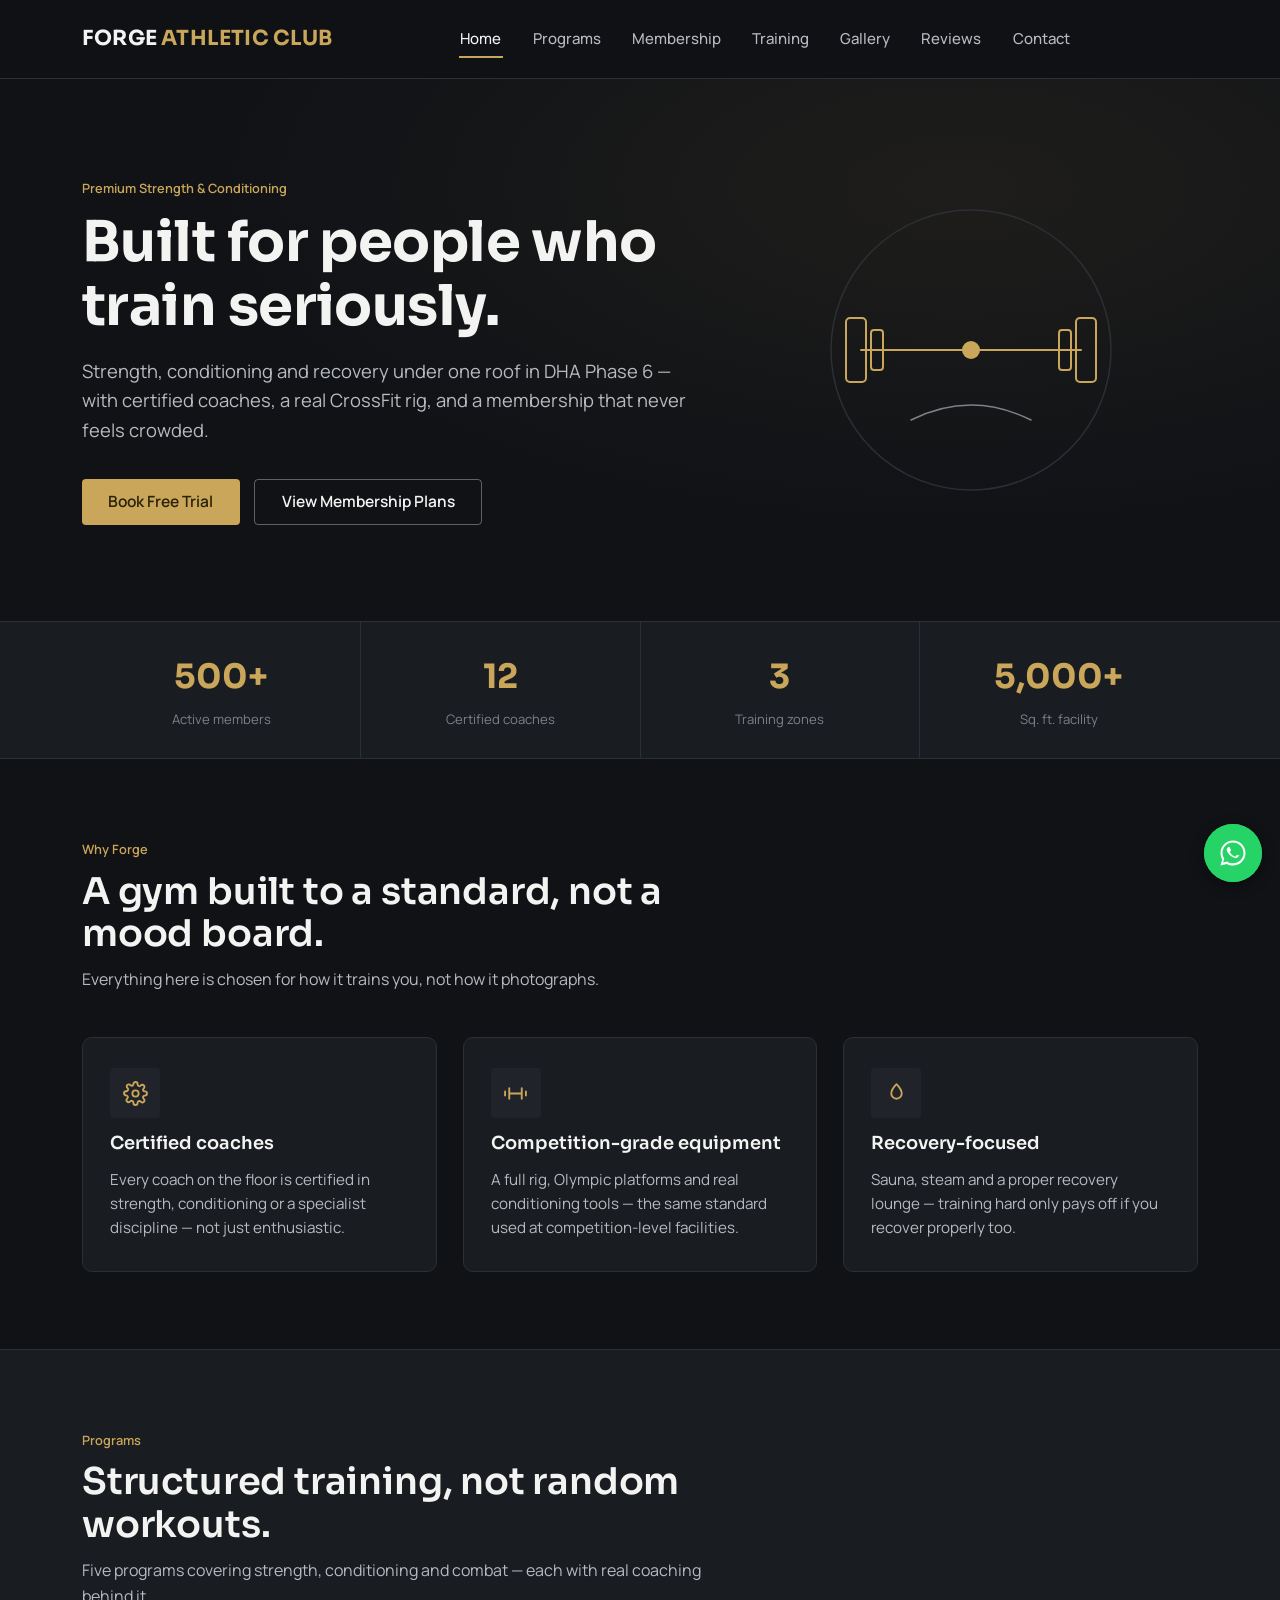
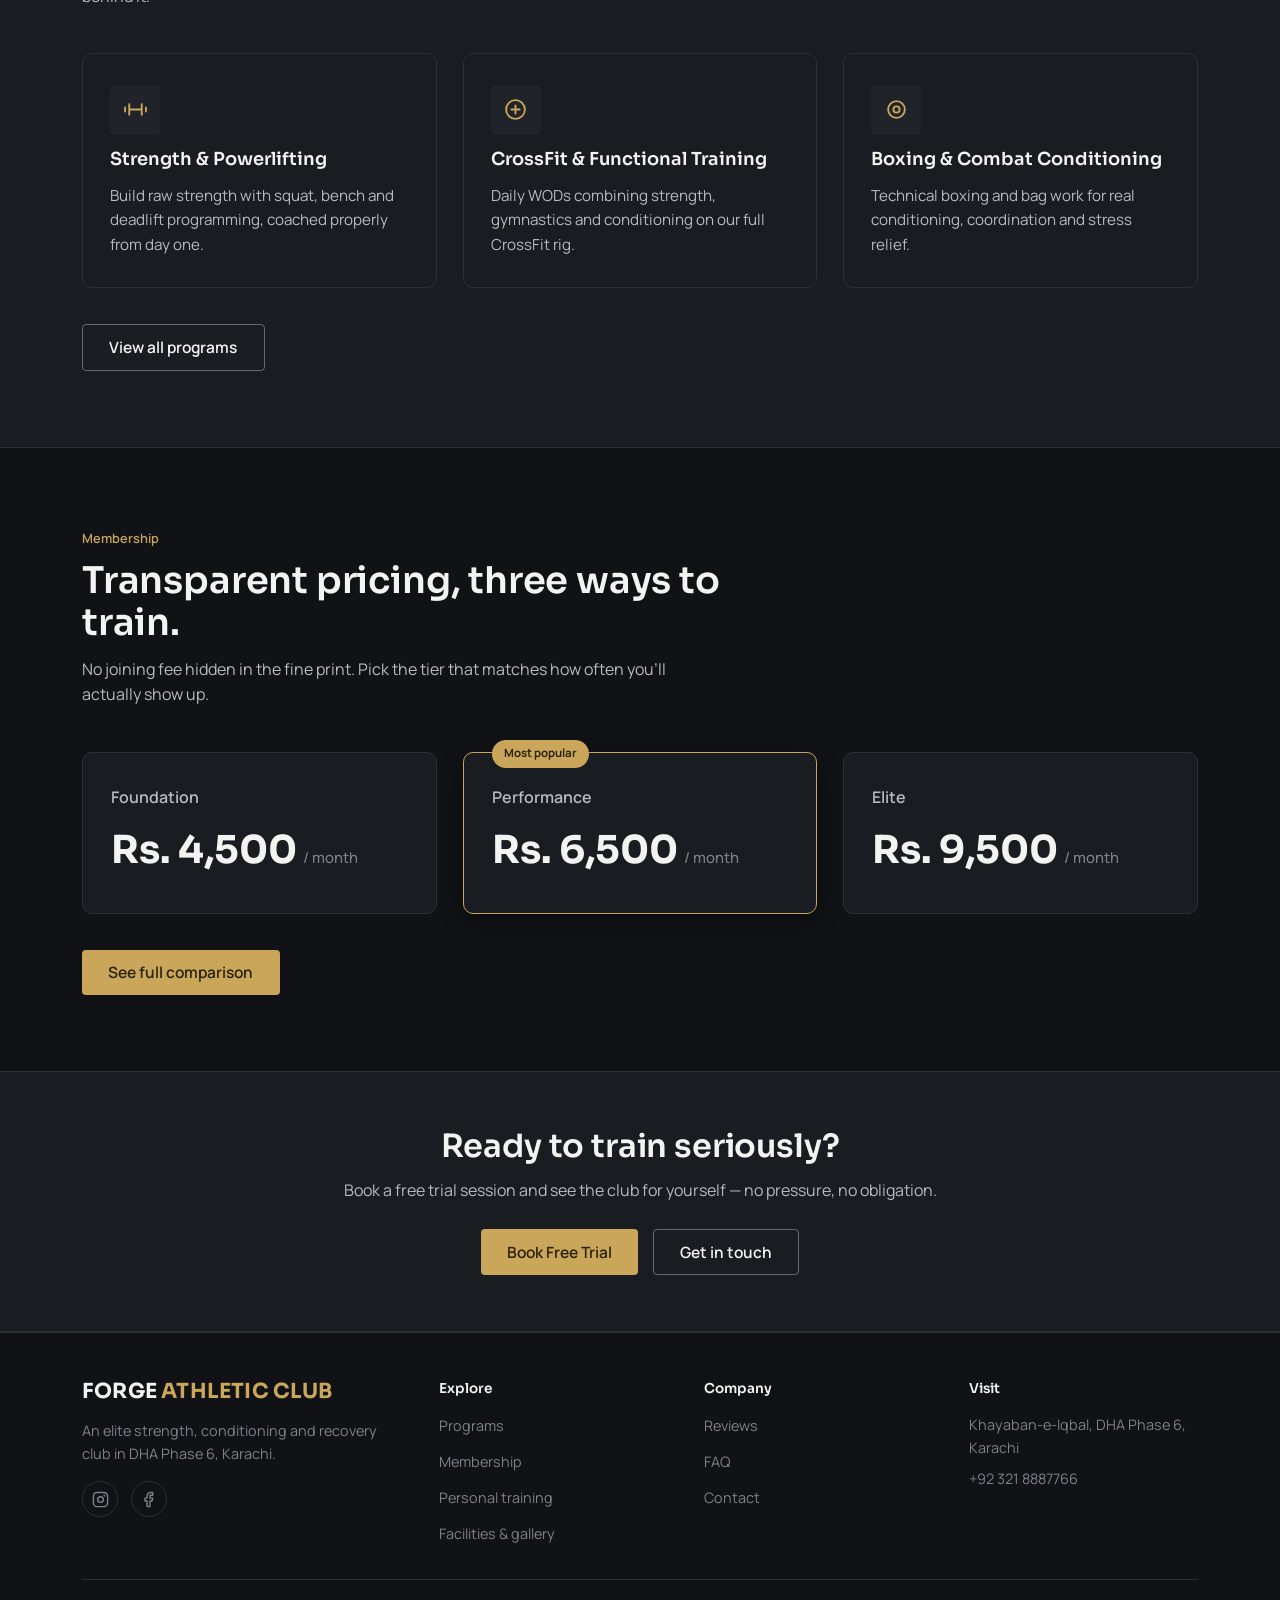
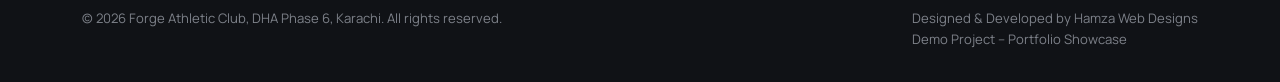
==== index.html @ 2fb93dba "Add files via upload" ====
<!DOCTYPE html>
<html lang="en">
<head>
<meta charset="UTF-8">
<meta name="viewport" content="width=device-width, initial-scale=1.0">
<title>Forge Athletic Club — Premium Strength &amp; Conditioning, DHA Phase 6, Karachi</title>
<meta name="description" content="Forge Athletic Club is a premium strength, conditioning and recovery club in DHA Phase 6, Karachi. Certified coaches, a full CrossFit rig, and memberships built for professionals who train seriously.">
<meta name="theme-color" content="#101216">
<meta property="og:title" content="Forge Athletic Club — DHA Phase 6, Karachi">
<meta property="og:description" content="Premium strength, conditioning and recovery club for professionals who train seriously.">
<meta property="og:type" content="website">
<link rel="preconnect" href="https://fonts.googleapis.com">
<link rel="preconnect" href="https://fonts.gstatic.com" crossorigin>
<link href="https://fonts.googleapis.com/css2?family=Sora:wght@500;600;700&family=Manrope:wght@400;500;600;700&display=swap" rel="stylesheet">
<link rel="stylesheet" href="styles.css">
</head>
<body>

<a class="skip-link" href="#main">Skip to main content</a>

<header class="site-header">
  <div class="container nav-row">
    <a href="index.html" class="brand">
      <span class="brand-mark">
        <span class="name">FORGE <em>ATHLETIC CLUB</em></span>
      </span>
    </a>

    <nav class="primary-nav" aria-label="Primary">
      <ul>
        <li><a href="index.html" class="active">Home</a></li>
        <li><a href="programs.html">Programs</a></li>
        <li><a href="membership.html">Membership</a></li>
        <li><a href="training.html">Training</a></li>
        <li><a href="gallery.html">Gallery</a></li>
        <li><a href="reviews.html">Reviews</a></li>
        <li><a href="contact.html">Contact</a></li>
      </ul>
    </nav>

    <div class="header-actions">
      <button class="nav-toggle" id="navToggle" aria-expanded="false" aria-controls="mobileMenu" aria-label="Open menu">
        <svg id="iconOpen" viewBox="0 0 24 24" fill="none" stroke="currentColor" stroke-width="2" stroke-linecap="round" aria-hidden="true"><line x1="3" y1="6" x2="21" y2="6"/><line x1="3" y1="12" x2="21" y2="12"/><line x1="3" y1="18" x2="21" y2="18"/></svg>
        <svg id="iconClose" viewBox="0 0 24 24" fill="none" stroke="currentColor" stroke-width="2" stroke-linecap="round" style="display:none" aria-hidden="true"><line x1="18" y1="6" x2="6" y2="18"/><line x1="6" y1="6" x2="18" y2="18"/></svg>
      </button>
    </div>
  </div>

  <nav class="mobile-menu" id="mobileMenu" aria-label="Mobile">
    <ul>
      <li><a href="index.html" class="active">Home</a></li>
      <li><a href="programs.html">Programs</a></li>
      <li><a href="membership.html">Membership</a></li>
      <li><a href="training.html">Training</a></li>
      <li><a href="gallery.html">Gallery</a></li>
      <li><a href="reviews.html">Reviews</a></li>
      <li><a href="contact.html">Contact</a></li>
    </ul>
  </nav>
</header>

<main id="main">

  <!-- HERO -->
  <section class="hero" aria-labelledby="hero-heading">
    <div class="container">
      <div class="hero-copy">
        <span class="eyebrow">Premium Strength &amp; Conditioning</span>
        <h1 id="hero-heading">Built for people who train seriously.</h1>
        <p class="lede">Strength, conditioning and recovery under one roof in DHA Phase 6 — with certified coaches, a real CrossFit rig, and a membership that never feels crowded.</p>
        <div class="btn-row">
          <a class="btn btn-gold" href="https://wa.me/923218887766?text=Hi%2C%20I%27d%20like%20to%20book%20a%20free%20trial%20at%20Forge%20Athletic%20Club" target="_blank" rel="noopener">Book Free Trial</a>
          <a class="btn btn-outline" href="membership.html">View Membership Plans</a>
        </div>
      </div>

      <div class="hero-art" aria-hidden="true">
        <svg viewBox="0 0 360 320" fill="none" xmlns="http://www.w3.org/2000/svg">
          <circle cx="180" cy="160" r="140" stroke="#2B2F36" stroke-width="1.5"/>
          <g stroke="#C9A659" stroke-width="2" stroke-linecap="round">
            <line x1="70" y1="160" x2="290" y2="160"/>
            <rect x="55" y="128" width="20" height="64" rx="4"/>
            <rect x="80" y="140" width="12" height="40" rx="3"/>
            <rect x="285" y="128" width="20" height="64" rx="4"/>
            <rect x="268" y="140" width="12" height="40" rx="3"/>
          </g>
          <circle cx="180" cy="160" r="9" fill="#C9A659"/>
          <g stroke="#7D8189" stroke-width="1.5" stroke-linecap="round">
            <path d="M120 230 q60 -30 120 0"/>
          </g>
        </svg>
      </div>
    </div>
  </section>

  <!-- STATS -->
  <section class="stats-bar" aria-label="Club statistics">
    <div class="container">
      <div class="stats-grid">
        <div class="stat-item"><strong>500+</strong><span>Active members</span></div>
        <div class="stat-item"><strong>12</strong><span>Certified coaches</span></div>
        <div class="stat-item"><strong>3</strong><span>Training zones</span></div>
        <div class="stat-item"><strong>5,000+</strong><span>Sq. ft. facility</span></div>
      </div>
    </div>
  </section>

  <!-- WHY FORGE -->
  <section class="section-pad" aria-labelledby="why-heading">
    <div class="container">
      <div class="section-head">
        <span class="eyebrow">Why Forge</span>
        <h2 id="why-heading">A gym built to a standard, not a mood board.</h2>
        <p>Everything here is chosen for how it trains you, not how it photographs.</p>
      </div>

      <div class="grid-3">
        <div class="program-card">
          <div class="program-icon">
            <svg viewBox="0 0 24 24" fill="none" stroke="currentColor" stroke-width="1.8" stroke-linecap="round" stroke-linejoin="round" aria-hidden="true"><path d="M12 15a3 3 0 1 0 0-6 3 3 0 0 0 0 6z"/><path d="M19.4 15a1.7 1.7 0 0 0 .3 1.9l.1.1a2 2 0 1 1-2.8 2.8l-.1-.1a1.7 1.7 0 0 0-1.9-.3 1.7 1.7 0 0 0-1 1.6V21a2 2 0 1 1-4 0v-.2a1.7 1.7 0 0 0-1.1-1.6 1.7 1.7 0 0 0-1.9.3l-.1.1a2 2 0 1 1-2.8-2.8l.1-.1a1.7 1.7 0 0 0 .3-1.9 1.7 1.7 0 0 0-1.6-1H3a2 2 0 1 1 0-4h.2a1.7 1.7 0 0 0 1.6-1 1.7 1.7 0 0 0-.3-1.9l-.1-.1a2 2 0 1 1 2.8-2.8l.1.1a1.7 1.7 0 0 0 1.9.3H9a1.7 1.7 0 0 0 1-1.6V3a2 2 0 1 1 4 0v.2a1.7 1.7 0 0 0 1 1.6 1.7 1.7 0 0 0 1.9-.3l.1-.1a2 2 0 1 1 2.8 2.8l-.1.1a1.7 1.7 0 0 0-.3 1.9V9a1.7 1.7 0 0 0 1.6 1H21a2 2 0 1 1 0 4h-.2a1.7 1.7 0 0 0-1.6 1z"/></svg>
          </div>
          <h3>Certified coaches</h3>
          <p>Every coach on the floor is certified in strength, conditioning or a specialist discipline — not just enthusiastic.</p>
        </div>

        <div class="program-card">
          <div class="program-icon">
            <svg viewBox="0 0 24 24" fill="none" stroke="currentColor" stroke-width="1.8" stroke-linecap="round" stroke-linejoin="round" aria-hidden="true"><path d="M6 7v10M18 7v10M2 10v4M22 10v4M6 12h12"/></svg>
          </div>
          <h3>Competition-grade equipment</h3>
          <p>A full rig, Olympic platforms and real conditioning tools — the same standard used at competition-level facilities.</p>
        </div>

        <div class="program-card">
          <div class="program-icon">
            <svg viewBox="0 0 24 24" fill="none" stroke="currentColor" stroke-width="1.8" stroke-linecap="round" stroke-linejoin="round" aria-hidden="true"><path d="M12 3c-3 3-5 6-5 9a5 5 0 0 0 10 0c0-3-2-6-5-9z"/></svg>
          </div>
          <h3>Recovery-focused</h3>
          <p>Sauna, steam and a proper recovery lounge — training hard only pays off if you recover properly too.</p>
        </div>
      </div>
    </div>
  </section>

  <!-- PROGRAMS TEASER -->
  <section class="section-pad bg-panel border-top border-bottom" aria-labelledby="programs-teaser-heading">
    <div class="container">
      <div class="section-head">
        <span class="eyebrow">Programs</span>
        <h2 id="programs-teaser-heading">Structured training, not random workouts.</h2>
        <p>Five programs covering strength, conditioning and combat — each with real coaching behind it.</p>
      </div>

      <div class="grid-3">
        <div class="program-card">
          <div class="program-icon">
            <svg viewBox="0 0 24 24" fill="none" stroke="currentColor" stroke-width="1.8" stroke-linecap="round" stroke-linejoin="round" aria-hidden="true"><path d="M6 7v10M18 7v10M2 10v4M22 10v4M6 12h12"/></svg>
          </div>
          <h3>Strength &amp; Powerlifting</h3>
          <p>Build raw strength with squat, bench and deadlift programming, coached properly from day one.</p>
        </div>

        <div class="program-card">
          <div class="program-icon">
            <svg viewBox="0 0 24 24" fill="none" stroke="currentColor" stroke-width="1.8" stroke-linecap="round" stroke-linejoin="round" aria-hidden="true"><circle cx="12" cy="12" r="9"/><path d="M8 12h8M12 8v8"/></svg>
          </div>
          <h3>CrossFit &amp; Functional Training</h3>
          <p>Daily WODs combining strength, gymnastics and conditioning on our full CrossFit rig.</p>
        </div>

        <div class="program-card">
          <div class="program-icon">
            <svg viewBox="0 0 24 24" fill="none" stroke="currentColor" stroke-width="1.8" stroke-linecap="round" stroke-linejoin="round" aria-hidden="true"><circle cx="12" cy="12" r="8"/><circle cx="12" cy="12" r="3"/></svg>
          </div>
          <h3>Boxing &amp; Combat Conditioning</h3>
          <p>Technical boxing and bag work for real conditioning, coordination and stress relief.</p>
        </div>
      </div>

      <div class="btn-row" style="margin-top:2.25rem;">
        <a class="btn btn-outline" href="programs.html">View all programs</a>
      </div>
    </div>
  </section>

  <!-- MEMBERSHIP TEASER -->
  <section class="section-pad" aria-labelledby="membership-teaser-heading">
    <div class="container">
      <div class="section-head">
        <span class="eyebrow">Membership</span>
        <h2 id="membership-teaser-heading">Transparent pricing, three ways to train.</h2>
        <p>No joining fee hidden in the fine print. Pick the tier that matches how often you'll actually show up.</p>
      </div>

      <div class="plan-cards" style="margin-bottom:2.25rem;">
        <div class="plan-card">
          <span class="plan-name">Foundation</span>
          <div class="plan-price">Rs. 4,500 <small>/ month</small></div>
        </div>
        <div class="plan-card is-featured">
          <span class="plan-tag">Most popular</span>
          <span class="plan-name">Performance</span>
          <div class="plan-price">Rs. 6,500 <small>/ month</small></div>
        </div>
        <div class="plan-card">
          <span class="plan-name">Elite</span>
          <div class="plan-price">Rs. 9,500 <small>/ month</small></div>
        </div>
      </div>

      <div class="btn-row">
        <a class="btn btn-gold" href="membership.html">See full comparison</a>
      </div>
    </div>
  </section>

  <!-- CTA BAND -->
  <section class="cta-band">
    <div class="container">
      <h2>Ready to train seriously?</h2>
      <p>Book a free trial session and see the club for yourself — no pressure, no obligation.</p>
      <div class="btn-row">
        <a class="btn btn-gold" href="https://wa.me/923218887766?text=Hi%2C%20I%27d%20like%20to%20book%20a%20free%20trial%20at%20Forge%20Athletic%20Club" target="_blank" rel="noopener">Book Free Trial</a>
        <a class="btn btn-outline" href="contact.html">Get in touch</a>
      </div>
    </div>
  </section>

</main>

<footer class="site-footer">
  <div class="container">
    <div class="footer-grid">
      <div class="footer-col">
        <div class="brand-mark" style="margin-bottom:1rem;">
          <span class="name">FORGE <em>ATHLETIC CLUB</em></span>
        </div>
        <p>An elite strength, conditioning and recovery club in DHA Phase 6, Karachi.</p>
        <div class="footer-social">
          <a href="#" aria-label="Instagram">
            <svg viewBox="0 0 24 24" fill="none" stroke="currentColor" stroke-width="2" stroke-linecap="round" stroke-linejoin="round" aria-hidden="true"><rect x="2" y="2" width="20" height="20" rx="5"/><circle cx="12" cy="12" r="4"/><circle cx="17.5" cy="6.5" r="0.5" fill="currentColor"/></svg>
          </a>
          <a href="#" aria-label="Facebook">
            <svg viewBox="0 0 24 24" fill="none" stroke="currentColor" stroke-width="2" stroke-linecap="round" stroke-linejoin="round" aria-hidden="true"><path d="M18 2h-3a5 5 0 0 0-5 5v3H7v4h3v8h4v-8h3l1-4h-4V7a1 1 0 0 1 1-1h3z"/></svg>
          </a>
        </div>
      </div>

      <div class="footer-col">
        <h4>Explore</h4>
        <ul>
          <li><a href="programs.html">Programs</a></li>
          <li><a href="membership.html">Membership</a></li>
          <li><a href="training.html">Personal training</a></li>
          <li><a href="gallery.html">Facilities &amp; gallery</a></li>
        </ul>
      </div>

      <div class="footer-col">
        <h4>Company</h4>
        <ul>
          <li><a href="reviews.html">Reviews</a></li>
          <li><a href="contact.html">FAQ</a></li>
          <li><a href="contact.html">Contact</a></li>
        </ul>
      </div>

      <div class="footer-col">
        <h4>Visit</h4>
        <p>Khayaban-e-Iqbal, DHA Phase 6, Karachi</p>
        <p style="margin-top:0.5rem;">+92 321 8887766</p>
      </div>
    </div>

    <div class="footer-bottom">
      <span>© 2026 Forge Athletic Club, DHA Phase 6, Karachi. All rights reserved.</span>
      <span>Designed & Developed by Hamza Web Designs <br> Demo Project – Portfolio Showcase</span>
    </div>
  </div>
</footer>

<a class="whatsapp-float" href="https://wa.me/923218887766?text=Hi%2C%20I%27d%20like%20to%20know%20more%20about%20Forge%20Athletic%20Club" target="_blank" rel="noopener" aria-label="Chat with us on WhatsApp">
  <svg viewBox="0 0 24 24" fill="currentColor" aria-hidden="true"><path d="M17.5 14.4c-.3-.1-1.7-.8-1.9-.9-.3-.1-.5-.1-.6.1-.2.3-.7.9-.9 1.1-.2.2-.3.2-.6.1-.3-.1-1.2-.4-2.3-1.4-.9-.8-1.4-1.7-1.6-2-.2-.3 0-.5.1-.6.1-.1.3-.3.4-.5.1-.1.2-.3.2-.4.1-.1.1-.3 0-.4-.1-.1-.6-1.4-.8-1.9-.2-.5-.4-.4-.6-.4h-.5c-.2 0-.4.1-.6.3-.2.2-.8.8-.8 1.9 0 1.1.8 2.2.9 2.4.1.1 1.6 2.5 4 3.5.6.2 1 .4 1.3.5.6.2 1.1.1 1.5.1.5-.1 1.5-.6 1.7-1.2.2-.6.2-1.1.1-1.2-.1-.1-.2-.1-.5-.2z"/><path d="M12 2C6.5 2 2 6.4 2 12c0 1.9.5 3.6 1.4 5.1L2 22l5.1-1.3c1.4.8 3.1 1.2 4.9 1.2 5.5 0 10-4.4 10-10S17.5 2 12 2zm0 18.2c-1.6 0-3.1-.4-4.4-1.2l-.3-.2-3.2.8.9-3.1-.2-.3C4 14.8 3.6 13.4 3.6 12 3.6 7.3 7.4 3.6 12 3.6c4.6 0 8.4 3.7 8.4 8.4 0 4.6-3.8 8.2-8.4 8.2z"/></svg>
</a>

<script src="script.js" defer></script>
</body>
</html>
---- styles.css ----
/* ---------- 1. RESET ---------- */
*, *::before, *::after { box-sizing: border-box; }
html, body, h1, h2, h3, h4, p, ul, ol, figure, table, th, td { margin: 0; padding: 0; }
ul, ol { list-style: none; }
img { max-width: 100%; display: block; }
a { text-decoration: none; color: inherit; }
button { font: inherit; color: inherit; background: none; border: none; cursor: pointer; }
table { border-collapse: collapse; width: 100%; }
html { -webkit-text-size-adjust: 100%; }

/* ---------- 2. DESIGN TOKENS ---------- */
:root{
  --bg:         #101216;   /* base page background — dark graphite, cool undertone */
  --panel:      #191C21;   /* card / panel surface */
  --panel-alt:  #20242A;   /* slightly lighter surface, for hover / alt rows */
  --line:       #2B2F36;   /* hairline borders on dark surfaces */
  --ink:        #F3F3F1;   /* primary text on dark */
  --ink-soft:   #B7BAC0;   /* secondary text on dark */
  --ink-mute:   #7D8189;   /* tertiary / disabled text */

  --gold:       #C9A659;   /* premium accent — CTAs, highlights, tier borders */
  --gold-dark:  #A6863F;
  --gold-ink:   #2A2308;   /* dark text to sit on gold backgrounds */
  --slate:      #4B5A6B;   /* secondary accent — icons, dividers, cool contrast */
  --good:       #4F8F6B;   /* used sparingly for confirmations / "included" ticks */

  --whatsapp:   #25D366;

  --font-head: 'Sora', -apple-system, BlinkMacSystemFont, 'Segoe UI', sans-serif;
  --font-body: 'Manrope', -apple-system, BlinkMacSystemFont, 'Segoe UI', sans-serif;

  --radius-s: 4px;
  --radius-m: 10px;

  --shadow-card: 0 1px 2px rgba(0,0,0,0.3), 0 8px 24px rgba(0,0,0,0.28);

  --container: 1180px;
  --section-pad: clamp(3.5rem, 6vw, 6.5rem);
}

@media (prefers-reduced-motion: reduce){
  *, *::before, *::after{
    animation-duration: 0.001ms !important;
    animation-iteration-count: 1 !important;
    transition-duration: 0.001ms !important;
    scroll-behavior: auto !important;
  }
}

/* ---------- 3. BASE / TYPE ---------- */
html{ scroll-behavior: smooth; }
body{
  font-family: var(--font-body);
  background: var(--bg);
  color: var(--ink);
  line-height: 1.6;
  -webkit-font-smoothing: antialiased;
  overflow-x: hidden;
}
h1, h2, h3, h4{
  font-family: var(--font-head);
  font-weight: 600;
  line-height: 1.15;
  color: var(--ink);
}
h1{ font-size: clamp(2.2rem, 5vw, 3.5rem); font-weight: 700; letter-spacing: -0.01em; }
h2{ font-size: clamp(1.7rem, 3.2vw, 2.3rem); letter-spacing: -0.005em; }
h3{ font-size: clamp(1.1rem, 2vw, 1.3rem); }
p{ color: var(--ink-soft); max-width: 64ch; }
.lede{ font-size: 1.08rem; color: var(--ink-soft); }

section{ scroll-margin-top: 88px; }

.container{
  width: 100%;
  max-width: var(--container);
  margin-inline: auto;
  padding-inline: clamp(1.25rem, 4vw, 2rem);
}
.section-pad{ padding-block: var(--section-pad); }
.section-pad-sm{ padding-block: clamp(2.5rem, 4vw, 3.5rem); }

.section-head{ max-width: 640px; margin-bottom: 2.75rem; }
.section-head p{ margin-top: 0.75rem; }
.section-head.center{ margin-inline: auto; text-align: center; }

.eyebrow{
  display: inline-block;
  font-size: 0.8rem;
  font-weight: 600;
  color: var(--gold);
  margin-bottom: 0.7rem;
}

.visually-hidden{
  position: absolute; width: 1px; height: 1px;
  padding: 0; margin: -1px; overflow: hidden;
  clip: rect(0,0,0,0); white-space: nowrap; border: 0;
}
.skip-link{
  position: absolute; left: 1rem; top: -60px;
  background: var(--gold); color: var(--gold-ink);
  padding: 0.75rem 1.25rem; border-radius: var(--radius-s);
  z-index: 1000; font-weight: 600; transition: top 0.15s ease;
}
.skip-link:focus{ top: 1rem; }

:focus-visible{ outline: 3px solid var(--gold); outline-offset: 3px; }

hr.rule{ border: none; border-top: 1px solid var(--line); }

/* ---------- 4. BUTTONS ---------- */
.btn{
  display: inline-flex;
  align-items: center;
  justify-content: center;
  gap: 0.55rem;
  padding: 0.9rem 1.65rem;
  border-radius: var(--radius-s);
  font-weight: 600;
  font-size: 0.97rem;
  line-height: 1;
  white-space: nowrap;
  transition: background-color 0.15s ease, border-color 0.15s ease, color 0.15s ease, transform 0.1s ease;
}
.btn:active{ transform: translateY(1px); }
.btn svg{ width: 1.1em; height: 1.1em; flex-shrink: 0; }

.btn-gold{ background: var(--gold); color: var(--gold-ink); }
.btn-gold:hover{ background: var(--gold-dark); }

.btn-outline{ background: transparent; color: var(--ink); border: 1.5px solid rgba(243,243,241,0.35); }
.btn-outline:hover{ border-color: var(--gold); color: var(--gold); }

.btn-whatsapp{ background: var(--whatsapp); color: #ffffff; }
.btn-whatsapp:hover{ background: #1fb457; }

.btn-block{ width: 100%; }
.btn-sm{ padding: 0.65rem 1.15rem; font-size: 0.88rem; }

.btn-row{ display: flex; flex-wrap: wrap; gap: 0.9rem; }

/* ---------- 5. HEADER / NAV ---------- */
.site-header{
  position: sticky; top: 0; z-index: 200;
  background: rgba(16,18,22,0.94);
  backdrop-filter: saturate(140%) blur(6px);
  border-bottom: 1px solid var(--line);
}
.nav-row{ display: flex; align-items: center; justify-content: space-between; height: 78px; }

.brand{ display: flex; align-items: center; gap: 0.6rem; }
.brand-mark{ display: flex; flex-direction: column; line-height: 1.05; }
.brand-mark .name{
  font-family: var(--font-head);
  font-weight: 700;
  font-size: 1.3rem;
  color: var(--ink);
  letter-spacing: 0.01em;
}
.brand-mark .name em{ font-style: normal; color: var(--gold); }
.brand-mark .loc{
  font-size: 0.68rem;
  font-weight: 500;
  color: var(--ink-mute);
  letter-spacing: 0.02em;
  margin-top: 2px;
}

.primary-nav{ display: none; }
.primary-nav ul{ display: flex; gap: 1.75rem; }
.primary-nav a{
  color: var(--ink-soft);
  font-size: 0.94rem;
  font-weight: 500;
  padding: 0.4rem 0.1rem;
  border-bottom: 2px solid transparent;
  transition: color 0.15s ease, border-color 0.15s ease;
}
.primary-nav a:hover{ color: var(--ink); }
.primary-nav a.active{ color: var(--ink); border-color: var(--gold); }

.header-actions{ display: flex; align-items: center; gap: 0.7rem; }

.nav-toggle{
  display: flex; align-items: center; justify-content: center;
  width: 44px; height: 44px; color: var(--ink);
}
.nav-toggle svg{ width: 24px; height: 24px; }

.mobile-menu{ display: none; background: var(--panel); border-top: 1px solid var(--line); }
.mobile-menu.is-open{ display: block; }
.mobile-menu ul{ padding: 0.5rem 0 1rem; }
.mobile-menu a{
  display: block;
  padding: 0.9rem clamp(1.25rem, 4vw, 2rem);
  color: var(--ink-soft);
  font-weight: 500;
  font-size: 1.02rem;
  border-top: 1px solid var(--line);
}
.mobile-menu a:hover, .mobile-menu a.active{ color: var(--gold); background: rgba(255,255,255,0.02); }

@media (min-width: 960px){
  .primary-nav{ display: block; }
  .nav-toggle{ display: none; }
  .mobile-menu{ display: none !important; }
}

/* ---------- 6. HOME HERO ---------- */
.hero{
  position: relative;
  padding-block: clamp(3.5rem, 8vw, 6rem);
  overflow: hidden;
}
.hero::before{
  content: "";
  position: absolute; inset: 0;
  background: radial-gradient(ellipse at 75% 20%, rgba(201,166,89,0.08), transparent 55%);
  pointer-events: none;
}
.hero .container{ position: relative; display: grid; gap: 3rem; align-items: center; }
.hero-copy .lede{ margin-top: 1.15rem; font-size: clamp(1rem, 1.5vw, 1.15rem); }
.hero-copy .btn-row{ margin-top: 2.1rem; }

.hero-art{ display: flex; justify-content: center; align-items: center; }
.hero-art svg{ width: 100%; max-width: 360px; height: auto; }

@media (min-width: 940px){
  .hero .container{ grid-template-columns: 1.15fr 0.85fr; }
}

/* ---------- 7. PAGE HERO (inner pages) ---------- */
.page-hero{
  background: var(--panel);
  border-bottom: 1px solid var(--line);
  padding-block: clamp(2.75rem, 6vw, 4.25rem);
}
.page-hero .eyebrow{ margin-bottom: 0.9rem; }
.page-hero p{ margin-top: 0.9rem; }

/* ---------- 8. STATS BAR ---------- */
.stats-bar{ border-block: 1px solid var(--line); background: var(--panel); }
.stats-grid{
  display: grid;
  grid-template-columns: repeat(2, 1fr);
  gap: 1px;
  background: var(--line);
}
.stat-item{
  background: var(--panel);
  padding: 1.75rem 1.25rem;
  text-align: center;
}
.stat-item strong{
  display: block;
  font-family: var(--font-head);
  font-size: clamp(1.5rem, 3vw, 2.1rem);
  color: var(--gold);
}
.stat-item span{ display: block; font-size: 0.82rem; color: var(--ink-mute); margin-top: 0.35rem; }

@media (min-width: 700px){
  .stats-grid{ grid-template-columns: repeat(4, 1fr); }
}

/* ---------- 9. GENERIC CARD GRIDS ---------- */
.grid-3{ display: grid; gap: 1.6rem; grid-template-columns: 1fr; }
.grid-2{ display: grid; gap: 1.6rem; grid-template-columns: 1fr; }

@media (min-width: 640px){ .grid-3{ grid-template-columns: repeat(2, 1fr); } .grid-2{ grid-template-columns: repeat(2, 1fr); } }
@media (min-width: 980px){ .grid-3{ grid-template-columns: repeat(3, 1fr); } }

/* ---------- 10. PROGRAM CARDS ---------- */
.program-card{
  background: var(--panel);
  border: 1px solid var(--line);
  border-radius: var(--radius-m);
  padding: 1.9rem 1.7rem;
  display: flex;
  flex-direction: column;
  height: 100%;
  gap: 0.9rem;
  transition: border-color 0.15s ease, transform 0.15s ease;
}
.program-card:hover{ border-color: var(--gold); transform: translateY(-2px); }
.program-icon{
  width: 50px; height: 50px;
  border-radius: var(--radius-s);
  background: var(--panel-alt);
  display: flex; align-items: center; justify-content: center;
  color: var(--gold);
}
.program-icon svg{ width: 25px; height: 25px; }
.program-card h3{ font-size: 1.12rem; }
.program-card p{ font-size: 0.95rem; }
.program-schedule{
  margin-top: auto;
  padding-top: 0.9rem;
  border-top: 1px dashed var(--line);
  font-size: 0.82rem;
  color: var(--ink-mute);
}

/* ---------- 11. MEMBERSHIP TABLE ---------- */
.plan-cards{
  display: grid;
  gap: 1.6rem;
  grid-template-columns: 1fr;
  margin-bottom: 3rem;
}
.plan-card{
  background: var(--panel);
  border: 1px solid var(--line);
  border-radius: var(--radius-m);
  padding: 2rem 1.75rem;
  display: grid;
  flex-direction: column;
  height: 100%;
  position: relative;
}
.plan-card.is-featured{ border-color: var(--gold); box-shadow: var(--shadow-card); }
.plan-tag{
  position: absolute; top: -13px; left: 1.75rem;
  font-size: 0.72rem; font-weight: 700;
  padding: 0.3rem 0.75rem; border-radius: 999px;
  background: var(--gold); color: var(--gold-ink);
}
.plan-name{ font-size: 1rem; font-weight: 600; color: var(--ink-soft); }
.plan-price{
  font-family: var(--font-head);
  font-size: clamp(2rem, 4vw, 2.4rem);
  font-weight: 700;
  color: var(--ink);
  margin-top: 0.6rem;
  display: flex; align-items: baseline; gap: 0.4rem;
}
.plan-price small{ font-family: var(--font-body); font-size: 0.93rem; font-weight: 500; color: var(--ink-mute); }
.plan-card .btn{ margin-top: 1.6rem; }

@media (min-width: 860px){ .plan-cards{ grid-template-columns: repeat(3, 1fr); } }

.table-scroll{
  overflow-x: auto;
  border: 1px solid var(--line);
  border-radius: var(--radius-m);
  -webkit-overflow-scrolling: touch;
}
.compare-table{ min-width: 640px; }
.compare-table caption{ caption-side: top; text-align: left; padding: 1.1rem 1.3rem 0; font-size: 0.85rem; color: var(--ink-mute); }
.compare-table th, .compare-table td{
  padding: 1rem 1.3rem;
  border-bottom: 1px solid var(--line);
  font-size: 0.93rem;
  text-align: left;
}
.compare-table thead th{
  background: var(--panel-alt);
  font-family: var(--font-head);
  font-weight: 600;
  color: var(--ink);
  white-space: nowrap;
}
.compare-table thead th.featured-col{ color: var(--gold); }
.compare-table tbody th{ font-weight: 500; color: var(--ink-soft); white-space: nowrap; }
.compare-table td{ color: var(--ink-soft); }
.compare-table td.featured-col{ background: rgba(201,166,89,0.05); }
.compare-table tbody tr:last-child th, .compare-table tbody tr:last-child td{ border-bottom: none; }
.compare-table .tick{ color: var(--good); }
.compare-table .dash{ color: var(--ink-mute); }
.table-hint{ display: block; font-size: 0.8rem; color: var(--ink-mute); margin-top: 0.6rem; }
@media (min-width: 860px){ .table-hint{ display: none; } }

/* ---------- 12. TRAINER PROFILES ---------- */
.trainer-card{
  background: var(--panel);
  border: 1px solid var(--line);
  border-radius: var(--radius-m);
  overflow: hidden;
  display: grid;
  flex-direction: column;
  height: 100%;
}
.trainer-photo{ width: 100%; aspect-ratio: 4 / 3.6; background: var(--panel-alt); position: relative; }
.trainer-photo img{ width: 100%; height: 100%; object-fit: cover; object-position: center top; }
.avatar-fallback{
  width: 100%; height: 100%;
  display: flex; align-items: center; justify-content: center;
  font-family: var(--font-head);
  font-size: 2.5rem; font-weight: 600; color: var(--ink);
  background: var(--panel-alt);
}
.trainer-body{ padding: 1.5rem 1.6rem 1.7rem; display: flex; flex-direction: column; flex-grow: 1; }
.trainer-body h3{ font-size: 1.1rem; }
.trainer-role{ font-size: 0.84rem; font-weight: 600; color: var(--gold); margin-top: 0.2rem; }
.trainer-body p{ font-size: 0.92rem; margin-top: 0.75rem; }
.trainer-meta{
  margin-top: 1.1rem; padding-top: 1rem;
  border-top: 1px dashed var(--line);
  font-size: 0.82rem; color: var(--ink-mute);
}
.trainer-body .btn{ margin-top: auto; padding-top: 1.2rem; }
.trainer-body .btn.btn-sm{ align-self: flex-start; margin-top: 1.2rem; }

.pt-package-grid{ display: grid; gap: 1.5rem; grid-template-columns: 1fr; margin-top: 1rem; }
.pt-package{
  background: var(--panel);
  border: 1px solid var(--line);
  border-radius: var(--radius-m);
  padding: 1.75rem;
  display: grid;
  flex-direction: column;
  height: 100%;
  position: relative;
}
.pt-package.is-best{ border-color: var(--gold); }
.pt-package h3{ font-size: 1rem; color: var(--ink-soft); font-weight: 600; }
.pt-package .price{ font-family: var(--font-head); font-size: 1.7rem; font-weight: 700; margin-top: 0.5rem; }
.pt-package .per-session{ font-size: 0.82rem; color: var(--ink-mute); margin-top: 0.3rem; }
.pt-package .save{ font-size: 0.8rem; color: var(--good); font-weight: 600; margin-top: 0.5rem; }
.pt-package .btn{ margin-top: 1.4rem; }

@media (min-width: 700px){ .trainer-grid{ grid-template-columns: repeat(2, 1fr); } .pt-package-grid{ grid-template-columns: repeat(3, 1fr); } }
@media (min-width: 980px){ .trainer-grid{ grid-template-columns: repeat(3, 1fr); } }

/* ---------- 13. FACILITIES ---------- */
.facility-card{
  background: var(--panel);
  border: 1px solid var(--line);
  border-radius: var(--radius-m);
  padding: 1.9rem 1.7rem;
  display: flex;
  flex-direction: column;
  gap: 0.9rem;
  height: 100%;
  transition: border-color 0.15s ease, transform 0.15s ease;
}
.facility-card:hover{ border-color: var(--gold); transform: translateY(-2px); }
.facility-icon{
  width: 50px; height: 50px; border-radius: var(--radius-s);
  background: var(--panel-alt);
  display: flex; align-items: center; justify-content: center; color: var(--gold);
}
.facility-icon svg{ width: 25px; height: 25px; }
.facility-card h3{ font-size: 1.08rem; }
.facility-card p{ font-size: 0.95rem; }

/* ---------- 14. GALLERY ---------- */
.gallery-grid{ display: grid; gap: 0.9rem; grid-template-columns: repeat(2, 1fr); }
.gallery-item{ aspect-ratio: 1 / 1; border-radius: var(--radius-s); overflow: hidden; position: relative; background: var(--panel-alt); }
.gallery-item img{ width: 100%; height: 100%; object-fit: cover; }
.gallery-fallback{
  width: 100%; height: 100%;
  display: flex; flex-direction: column; align-items: center; justify-content: center;
  gap: 0.6rem; color: var(--ink-mute); padding: 1rem; text-align: center;
}
.gallery-fallback svg{ width: 28px; height: 28px; opacity: 0.85; }
.gallery-fallback span{ font-size: 0.76rem; font-weight: 500; }
.gallery-item .gallery-caption{
  position: absolute; left: 0; right: 0; bottom: 0;
  padding: 0.55rem 0.75rem; font-size: 0.78rem; font-weight: 600; color: var(--ink);
  background: linear-gradient(to top, rgba(0,0,0,0.7), transparent);
}
@media (min-width: 640px){ .gallery-grid{ grid-template-columns: repeat(3, 1fr); } }
@media (min-width: 980px){
  .gallery-grid{ grid-template-columns: repeat(4, 1fr); }
  .gallery-item:nth-child(1){ grid-column: span 2; grid-row: span 2; }
}

/* ---------- 15. TRANSFORMATIONS ---------- */
.transform-grid{ display: grid; gap: 1.75rem; grid-template-columns: 1fr; }
.transform-card{
  background: var(--panel);
  border: 1px solid var(--line);
  border-radius: var(--radius-m);
  overflow: hidden;
  display: flex;
  flex-direction: column;
  height: 100%;
}
.transform-photos{
  display: grid;
  grid-template-columns: 1fr 1fr;
  gap: 1px;
  background: var(--line);
}
.transform-photo-slot{
  aspect-ratio: 3 / 4;
  background: var(--panel-alt);
  display: flex; flex-direction: column; align-items: center; justify-content: center;
  gap: 0.5rem;
  color: var(--ink-mute);
  padding: 1rem;
  text-align: center;
  position: relative;
}
.transform-photo-slot svg{ width: 26px; height: 26px; opacity: 0.7; }
.transform-photo-slot span.slot-label{
  position: absolute; top: 0.7rem; left: 0.7rem;
  font-size: 0.68rem; font-weight: 700; letter-spacing: 0.04em;
  color: var(--ink-mute); background: rgba(0,0,0,0.35); padding: 0.2rem 0.5rem; border-radius: 3px;
}
.transform-photo-slot p{ font-size: 0.74rem; color: var(--ink-mute); margin: 0; max-width: 22ch; }
.transform-body{ padding: 1.5rem 1.6rem 1.7rem; display: flex; flex-direction: column; flex-grow: 1; }
.transform-stat{ font-family: var(--font-head); color: var(--gold); font-size: 1.15rem; font-weight: 700; }
.transform-body h3{ font-size: 1.05rem; margin-top: 0.5rem; }
.transform-meta{ font-size: 0.82rem; color: var(--ink-mute); margin-top: 0.2rem; }
.transform-quote{ font-size: 0.92rem; margin-top: 0.9rem; flex-grow: 1; }

@media (min-width: 700px){ .transform-grid{ grid-template-columns: repeat(2, 1fr); } }
@media (min-width: 980px){ .transform-grid{ grid-template-columns: repeat(3, 1fr); } }

/* ---------- 16. TESTIMONIALS ---------- */
.testimonial-grid{ display: grid; gap: 1.5rem; grid-template-columns: 1fr; }
.testimonial-card{
  background: var(--panel);
  border: 1px solid var(--line);
  border-radius: var(--radius-m);
  padding: 1.75rem;
  display: flex;
  flex-direction: column;
  height: 100%;
}
.stars{ display: flex; gap: 0.2rem; color: var(--gold); }
.stars svg{ width: 15px; height: 15px; }
.testimonial-quote{ margin-top: 0.9rem; font-size: 0.95rem; color: var(--ink-soft); flex-grow: 1; }
.testimonial-who{ margin-top: 1.2rem; padding-top: 1rem; border-top: 1px solid var(--line); display: flex; flex-direction: column; }
.testimonial-who strong{ font-size: 0.94rem; color: var(--ink); }
.testimonial-who span{ font-size: 0.81rem; color: var(--ink-mute); }

@media (min-width: 700px){ .testimonial-grid{ grid-template-columns: repeat(2, 1fr); } }
@media (min-width: 1040px){ .testimonial-grid{ grid-template-columns: repeat(3, 1fr); } }

/* ---------- 17. FAQ ---------- */
.faq-list{ max-width: 780px; border-top: 1px solid var(--line); }
.faq-item{ border-bottom: 1px solid var(--line); }
.faq-item summary{
  list-style: none; display: flex; align-items: center; justify-content: space-between;
  gap: 1rem; padding: 1.3rem 0.25rem; cursor: pointer;
  font-weight: 600; font-size: 1rem; color: var(--ink);
  font-family: var(--font-head);
}
.faq-item summary::-webkit-details-marker{ display: none; }
.faq-item summary .chev{ flex-shrink: 0; width: 20px; height: 20px; color: var(--gold); transition: transform 0.18s ease; }
.faq-item[open] summary .chev{ transform: rotate(180deg); }
.faq-item p{ max-width: 68ch; padding: 0 0.25rem 1.5rem; font-size: 0.96rem; }

/* ---------- 18. CONTACT ---------- */
.contact-grid{ display: grid; gap: 2.5rem; grid-template-columns: 1fr; }
.contact-list{ display: flex; flex-direction: column; gap: 1.5rem; }
.contact-row{ display: flex; gap: 1rem; align-items: flex-start; }
.contact-row svg{ width: 22px; height: 22px; flex-shrink: 0; color: var(--gold); margin-top: 3px; }
.contact-row h3{ font-size: 1rem; margin-bottom: 0.25rem; }
.contact-row p, .contact-row address{ color: var(--ink-soft); font-style: normal; font-size: 0.95rem; }
.contact-row a{ color: var(--ink); text-decoration: underline; text-underline-offset: 3px; }

.map-card{
  background: var(--panel);
  border: 1px solid var(--line);
  border-radius: var(--radius-m);
  min-height: 260px;
  display: flex; flex-direction: column; align-items: center; justify-content: center;
  gap: 1rem; text-align: center; padding: 2rem;
}
.map-card svg{ width: 34px; height: 34px; color: var(--gold); }
.map-card p{ color: var(--ink-mute); font-size: 0.9rem; max-width: 30ch; }

@media (min-width: 860px){ .contact-grid{ grid-template-columns: 1fr 1fr; } }

/* ---------- 19. CTA BAND ---------- */
.cta-band{
  background: var(--panel);
  border-block: 1px solid var(--line);
  padding-block: clamp(2.5rem, 5vw, 3.5rem);
  text-align: center;
}
.cta-band h2{ font-size: clamp(1.5rem, 3vw, 2rem); }
.cta-band p{ margin: 0.8rem auto 0; }
.cta-band .btn-row{ justify-content: center; margin-top: 1.6rem; }

/* ---------- 20. FOOTER ---------- */
.site-footer{ background: var(--bg); border-top: 1px solid var(--line); padding-block: 3rem 2rem; }
.footer-grid{ display: grid; gap: 2.25rem; grid-template-columns: 1fr; margin-bottom: 2rem; }
.footer-col h4{ font-size: 0.85rem; color: var(--ink); margin-bottom: 1rem; }
.footer-col ul{ display: flex; flex-direction: column; gap: 0.65rem; }
.footer-col a{ font-size: 0.9rem; color: var(--ink-mute); }
.footer-col a:hover{ color: var(--gold); }
.footer-col p{ font-size: 0.9rem; color: var(--ink-mute); }
.footer-social{ display: flex; gap: 0.8rem; margin-top: 1rem; }
.footer-social a{
  width: 36px; height: 36px; display: flex; align-items: center; justify-content: center;
  border: 1px solid var(--line); border-radius: 50%; color: var(--ink-mute);
  transition: border-color 0.15s ease, color 0.15s ease;
}
.footer-social a:hover{ border-color: var(--gold); color: var(--gold); }
.footer-social svg{ width: 17px; height: 17px; }
.footer-bottom{
  border-top: 1px solid var(--line);
  padding-top: 1.75rem;
  display: flex; flex-direction: column; gap: 0.5rem;
  font-size: 0.82rem; color: var(--ink-mute);
}

@media (min-width: 700px){
  .footer-grid{ grid-template-columns: 1.4fr 1fr 1fr 1fr; }
  .footer-bottom{ flex-direction: row; justify-content: space-between; }
}

/* ---------- 21. WHATSAPP FLOAT ---------- */
.whatsapp-float{
  position: fixed; right: 1.1rem; bottom: 1.1rem; z-index: 300;
  width: 58px; height: 58px; border-radius: 50%;
  background: var(--whatsapp);
  display: flex; align-items: center; justify-content: center;
  box-shadow: 0 4px 14px rgba(0,0,0,0.4);
}
.whatsapp-float svg{ width: 30px; height: 30px; color: #ffffff; }
.whatsapp-float::before{
  content: ""; position: absolute; inset: 0; border-radius: 50%;
  background: var(--whatsapp);
  animation: wa-pulse 2.6s ease-out infinite;
  z-index: -1;
}
@keyframes wa-pulse{
  0%   { opacity: 0.5; transform: scale(1); }
  100% { opacity: 0;   transform: scale(1.7); }
}

/* ---------- 22. MISC / ALT SECTION BG ---------- */
.bg-panel{ background: var(--panel); }
.bg-alt{ background: var(--panel-alt); }
.border-top{ border-top: 1px solid var(--line); }
.border-bottom{ border-bottom: 1px solid var(--line); }
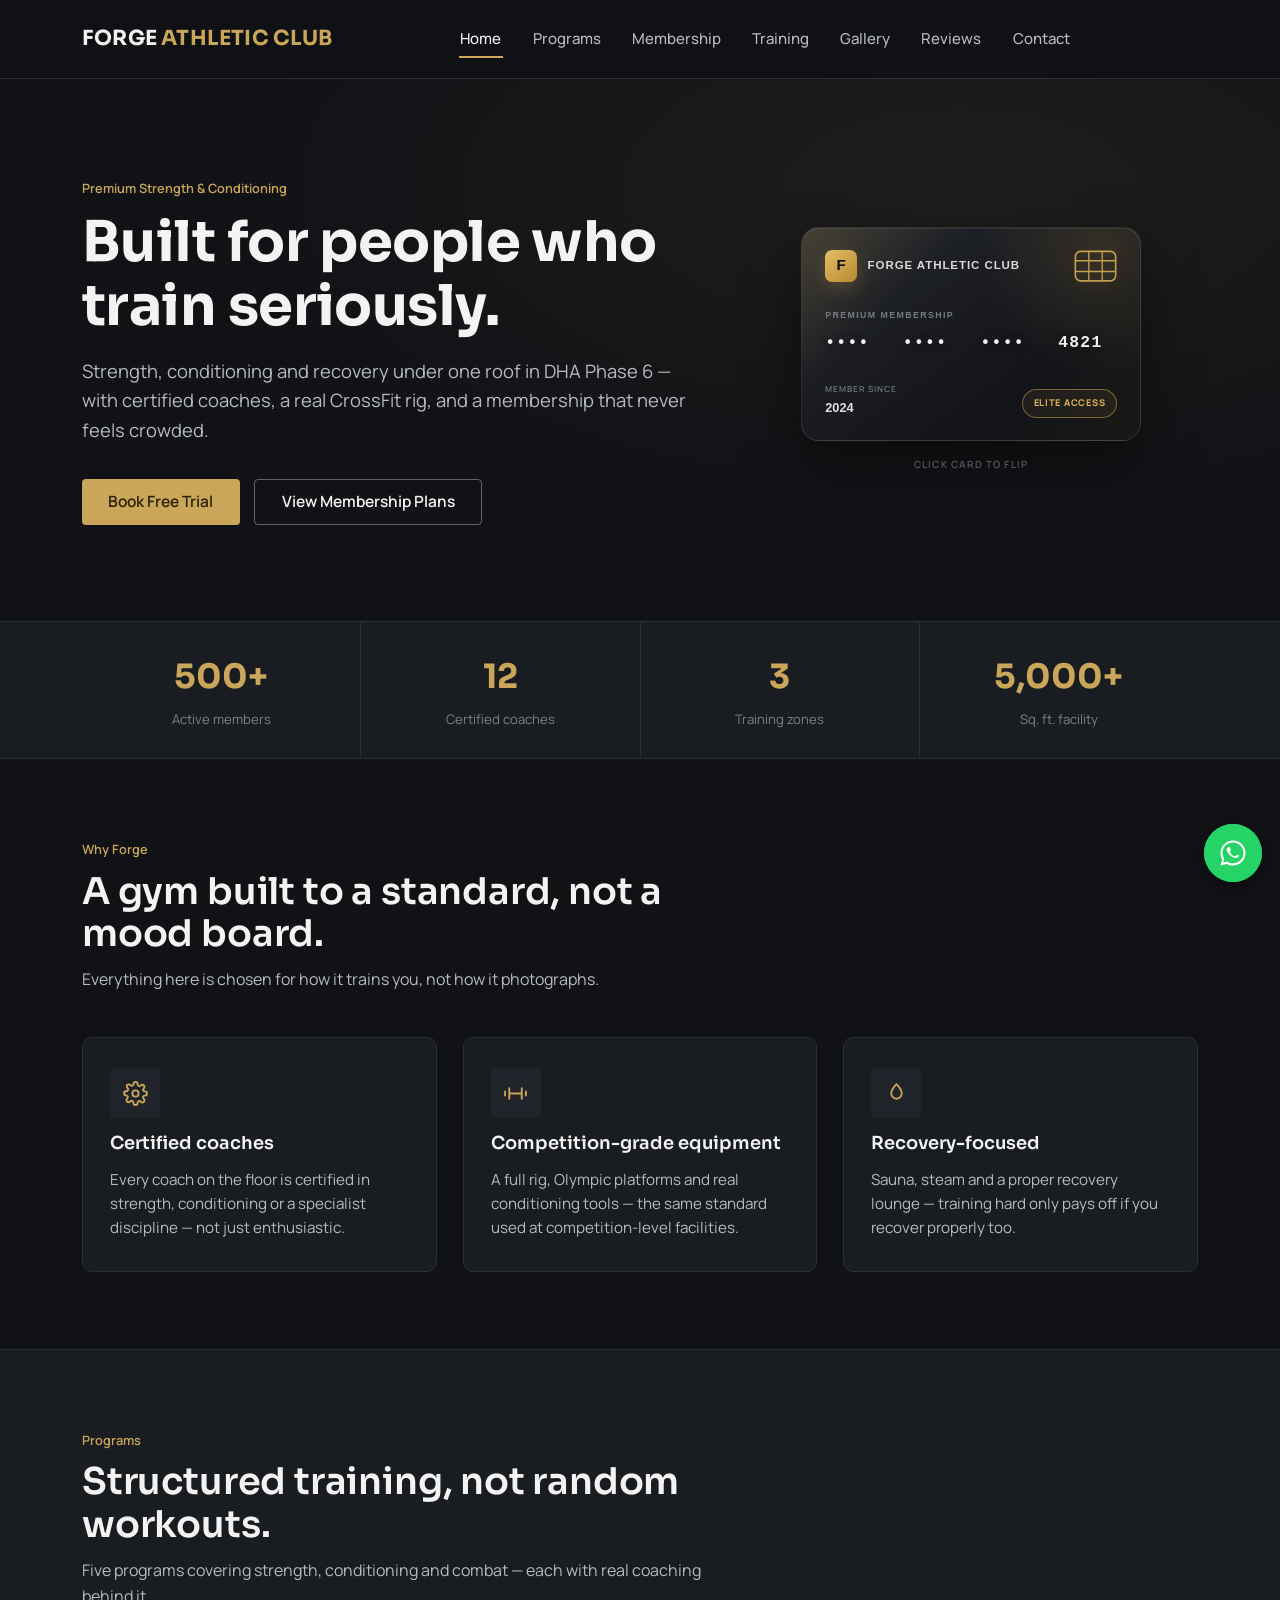
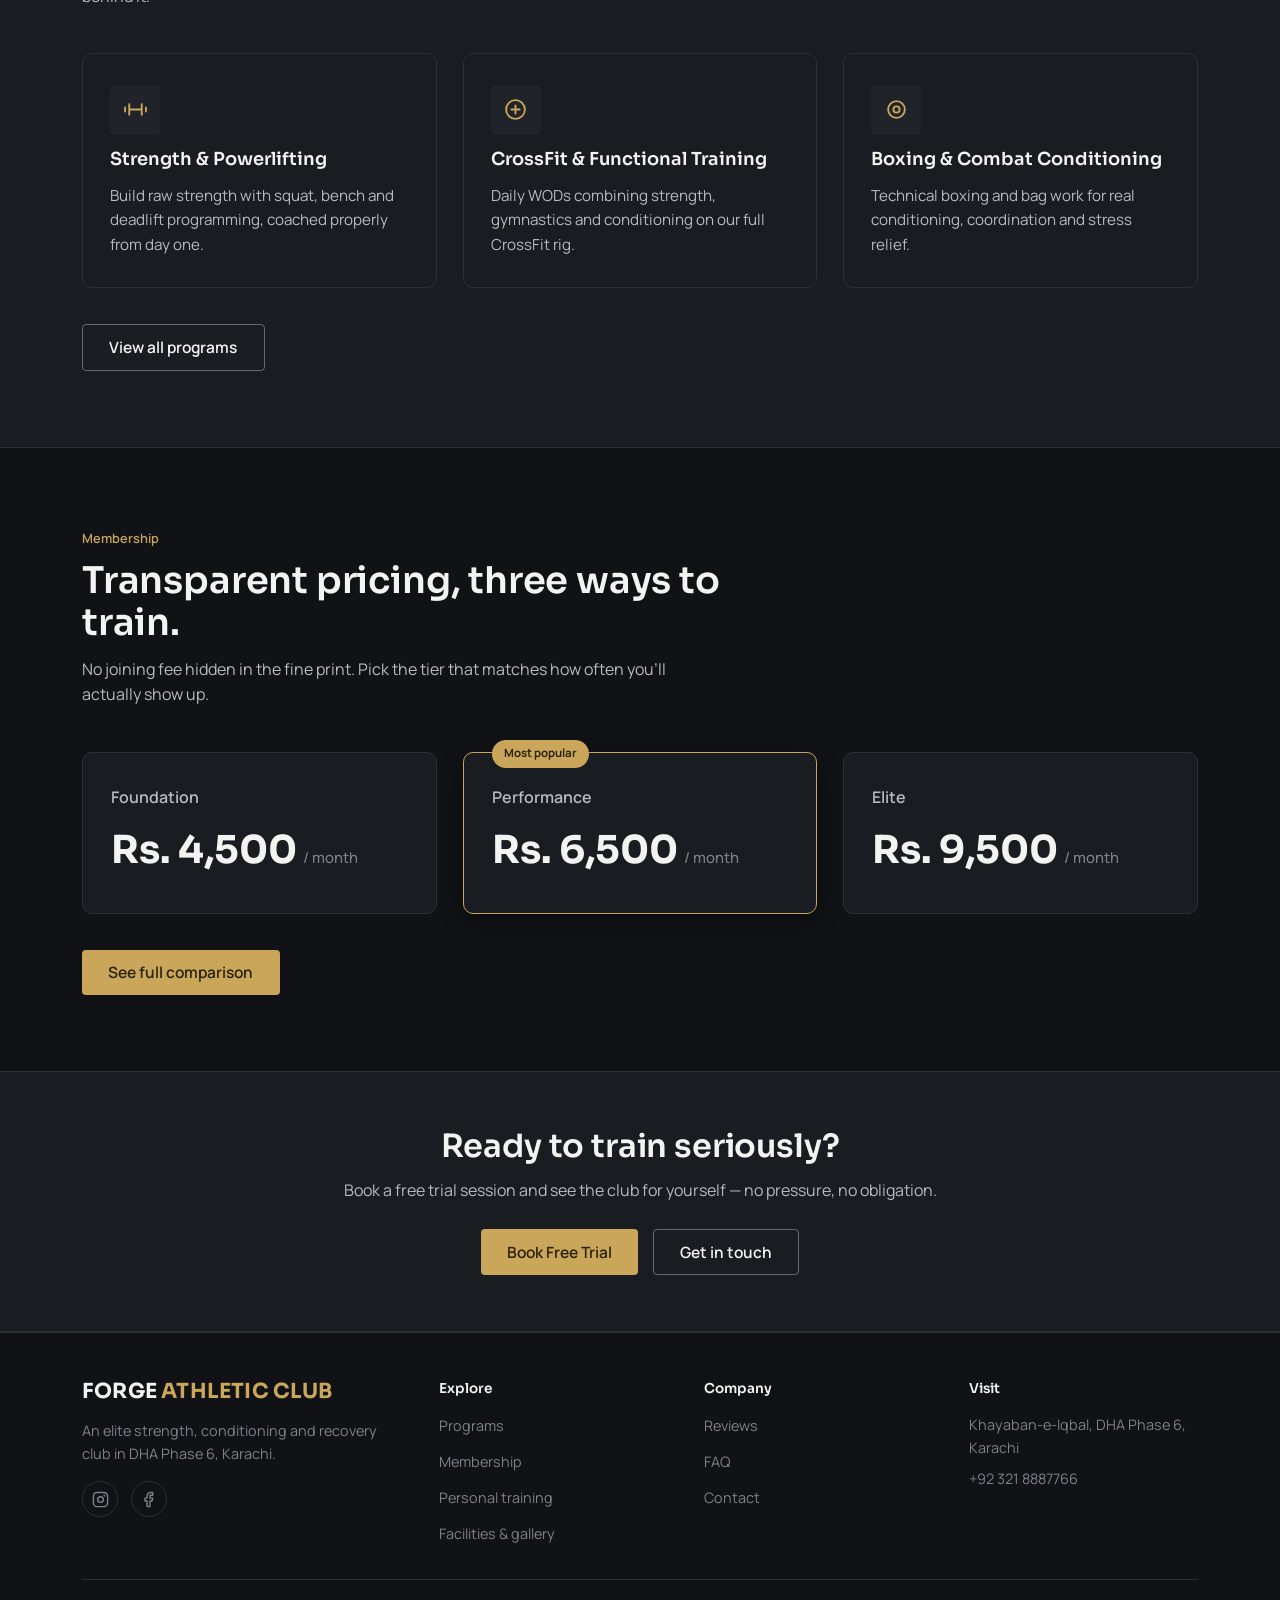
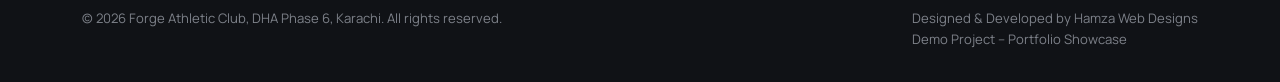
==== commit b7a46f7c: "Add files via upload" ====
--- a/index.html
+++ b/index.html
@@ -74,23 +74,167 @@
         </div>
       </div>
 
-      <div class="hero-art" aria-hidden="true">
-        <svg viewBox="0 0 360 320" fill="none" xmlns="http://www.w3.org/2000/svg">
-          <circle cx="180" cy="160" r="140" stroke="#2B2F36" stroke-width="1.5"/>
-          <g stroke="#C9A659" stroke-width="2" stroke-linecap="round">
-            <line x1="70" y1="160" x2="290" y2="160"/>
-            <rect x="55" y="128" width="20" height="64" rx="4"/>
-            <rect x="80" y="140" width="12" height="40" rx="3"/>
-            <rect x="285" y="128" width="20" height="64" rx="4"/>
-            <rect x="268" y="140" width="12" height="40" rx="3"/>
-          </g>
-          <circle cx="180" cy="160" r="9" fill="#C9A659"/>
-          <g stroke="#7D8189" stroke-width="1.5" stroke-linecap="round">
-            <path d="M120 230 q60 -30 120 0"/>
-          </g>
-        </svg>
-      </div>
-    </div>
+<div class="hero-art">
+  <div class="card-scene">
+
+    <div class="card-tilt" id="cardTilt">
+
+      <button
+        class="card-flip"
+        id="cardFlip"
+        type="button"
+        aria-pressed="false"
+        aria-label="Flip membership card"
+      >
+
+        <!-- FRONT -->
+        <div class="card-face card-front">
+
+          <div class="card-top">
+            <div class="card-monogram">F</div>
+
+            <div class="card-brand">
+              FORGE ATHLETIC CLUB
+            </div>
+          </div>
+
+          <div class="card-center">
+
+            <div class="card-label">
+              PREMIUM MEMBERSHIP
+            </div>
+
+            <div class="card-number">
+              •••• &nbsp; •••• &nbsp; •••• &nbsp; 4821
+            </div>
+
+          </div>
+
+          <div class="card-bottom">
+
+            <div class="card-meta">
+              <span>MEMBER SINCE</span>
+              <strong>2024</strong>
+            </div>
+
+            <div class="card-tier">
+              ELITE ACCESS
+            </div>
+
+          </div>
+
+          <div class="card-chip" aria-hidden="true">
+            <svg
+              viewBox="0 0 32 24"
+              fill="none"
+              xmlns="http://www.w3.org/2000/svg"
+            >
+              <rect
+                x="1"
+                y="1"
+                width="30"
+                height="22"
+                rx="4"
+                stroke="currentColor"
+                stroke-width="1.2"
+              />
+              <line
+                x1="1"
+                y1="8"
+                x2="31"
+                y2="8"
+                stroke="currentColor"
+                stroke-width="1"
+              />
+              <line
+                x1="1"
+                y1="16"
+                x2="31"
+                y2="16"
+                stroke="currentColor"
+                stroke-width="1"
+              />
+              <line
+                x1="11"
+                y1="1"
+                x2="11"
+                y2="23"
+                stroke="currentColor"
+                stroke-width="1"
+              />
+              <line
+                x1="21"
+                y1="1"
+                x2="21"
+                y2="23"
+                stroke="currentColor"
+                stroke-width="1"
+              />
+            </svg>
+          </div>
+
+          <span class="card-shine"></span>
+
+        </div>
+
+
+        <!-- BACK -->
+        <div class="card-face card-back">
+
+          <div class="card-back-header">
+            FORGE ATHLETIC CLUB
+          </div>
+
+          <div class="card-stripe"></div>
+
+          <div class="card-barcode"></div>
+
+          <div class="card-back-info">
+
+            <span class="back-label">
+              MEMBERSHIP STATUS
+            </span>
+
+            <strong>
+              ACTIVE
+            </strong>
+
+          </div>
+
+          <div class="card-back-info">
+
+            <span class="back-label">
+              ACCESS LEVEL
+            </span>
+
+            <strong>
+              ELITE
+            </strong>
+
+          </div>
+
+          <p class="card-back-text">
+            Present this membership card at reception
+            for access to the club.
+          </p>
+
+          <span class="card-back-url">
+            forgeathleticclub.pk
+          </span>
+
+        </div>
+
+      </button>
+
+    </div>
+
+    <span class="card-hint">
+      CLICK CARD TO FLIP
+    </span>
+
+  </div>
+</div>
+
   </section>
 
   <!-- STATS -->
--- a/styles.css
+++ b/styles.css
@@ -230,6 +230,708 @@
   .hero .container{ grid-template-columns: 1.15fr 0.85fr; }
 }
 
+/* =========================================================
+   FORGE ATHLETIC CLUB
+   PREMIUM 3D MEMBERSHIP CARD
+   ========================================================= */
+
+.card-scene {
+  width: 100%;
+  display: flex;
+  flex-direction: column;
+  align-items: center;
+  justify-content: center;
+  gap: 1rem;
+  perspective: 1400px;
+}
+
+
+/* =========================================================
+   CARD CONTAINER
+   ========================================================= */
+
+.card-tilt {
+  position: relative;
+
+  width: 340px;
+  height: 214px;
+
+  max-width: 100%;
+
+  transform-style: preserve-3d;
+
+  transition:
+    transform 0.18s ease-out;
+
+  will-change: transform;
+
+  --mx: 50%;
+  --my: 50%;
+}
+
+
+/* =========================================================
+   FLIP BUTTON
+   ========================================================= */
+
+.card-flip {
+  position: relative;
+
+  width: 100%;
+  height: 100%;
+
+  display: block;
+
+  padding: 0;
+  margin: 0;
+
+  border: 0;
+  outline: none;
+
+  background: transparent;
+
+  cursor: pointer;
+
+  transform-style: preserve-3d;
+
+  transition:
+    transform 0.75s cubic-bezier(.2, .8, .2, 1);
+
+  appearance: none;
+}
+
+
+/* Flip state */
+
+.card-flip.is-flipped {
+  transform: rotateY(180deg);
+}
+
+
+/* Keyboard accessibility */
+
+.card-flip:focus-visible {
+  outline: 2px solid #d5ad55;
+  outline-offset: 5px;
+  border-radius: 18px;
+}
+
+
+/* =========================================================
+   CARD FACE
+   ========================================================= */
+
+.card-face {
+  position: absolute;
+
+  inset: 0;
+
+  width: 100%;
+  height: 100%;
+
+  overflow: hidden;
+
+  padding: 1.35rem 1.45rem;
+
+  border-radius: 18px;
+
+  border: 1px solid rgba(255, 255, 255, 0.12);
+
+  background:
+    linear-gradient(
+      145deg,
+      #24272d 0%,
+      #17191e 48%,
+      #0d0f12 100%
+    );
+
+  box-shadow:
+    0 25px 60px rgba(0, 0, 0, 0.45),
+    inset 0 1px 0 rgba(255, 255, 255, 0.08);
+
+  backface-visibility: hidden;
+  -webkit-backface-visibility: hidden;
+
+  transform-style: preserve-3d;
+
+  display: flex;
+  flex-direction: column;
+
+  text-align: left;
+}
+
+
+/* =========================================================
+   GOLD GLOW AROUND CARD
+   ========================================================= */
+
+.card-face::before {
+  content: "";
+
+  position: absolute;
+
+  inset: -1px;
+
+  border-radius: 19px;
+
+  pointer-events: none;
+
+  background:
+    linear-gradient(
+      135deg,
+      rgba(213, 173, 85, 0.35),
+      transparent 30%,
+      transparent 70%,
+      rgba(213, 173, 85, 0.12)
+    );
+
+  opacity: 0.55;
+}
+
+
+/* =========================================================
+   FRONT
+   ========================================================= */
+
+.card-front {
+  justify-content: space-between;
+
+  background:
+    radial-gradient(
+      circle at 90% 10%,
+      rgba(213, 173, 85, 0.15),
+      transparent 35%
+    ),
+    linear-gradient(
+      145deg,
+      #25282e 0%,
+      #17191e 50%,
+      #0c0e11 100%
+    );
+}
+
+
+/* =========================================================
+   TOP
+   ========================================================= */
+
+.card-top {
+  position: relative;
+  z-index: 2;
+
+  display: flex;
+
+  align-items: center;
+
+  gap: 0.65rem;
+}
+
+
+/* Monogram */
+
+.card-monogram {
+  width: 32px;
+  height: 32px;
+
+  display: flex;
+
+  align-items: center;
+  justify-content: center;
+
+  flex-shrink: 0;
+
+  border-radius: 7px;
+
+  background:
+    linear-gradient(
+      135deg,
+      #e3bf68,
+      #b8892f
+    );
+
+  color: #101010;
+
+  font-family:
+    Arial,
+    sans-serif;
+
+  font-size: 0.95rem;
+
+  font-weight: 800;
+
+  box-shadow:
+    0 5px 18px rgba(213, 173, 85, 0.25);
+}
+
+
+/* Brand */
+
+.card-brand {
+  color: #d8d8d8;
+
+  font-family:
+    Arial,
+    sans-serif;
+
+  font-size: 0.72rem;
+
+  font-weight: 700;
+
+  letter-spacing: 0.08em;
+}
+
+
+/* =========================================================
+   CHIP
+   ========================================================= */
+
+.card-chip {
+  position: absolute;
+
+  top: 1.35rem;
+  right: 1.45rem;
+
+  width: 43px;
+
+  color: #d5ad55;
+
+  opacity: 0.9;
+
+  z-index: 2;
+
+  filter:
+    drop-shadow(
+      0 4px 8px rgba(213, 173, 85, 0.15)
+    );
+}
+
+.card-chip svg {
+  width: 100%;
+  height: auto;
+}
+
+
+/* =========================================================
+   CENTER
+   ========================================================= */
+
+.card-center {
+  position: relative;
+
+  z-index: 2;
+
+  margin-top: auto;
+  margin-bottom: auto;
+}
+
+
+.card-label {
+  margin-bottom: 0.45rem;
+
+  color: #777b82;
+
+  font-family:
+    Arial,
+    sans-serif;
+
+  font-size: 0.55rem;
+
+  font-weight: 700;
+
+  letter-spacing: 0.16em;
+}
+
+
+/* Card number */
+
+.card-number {
+  color: #f1f1f1;
+
+  font-family:
+    "Courier New",
+    monospace;
+
+  font-size: 1.02rem;
+
+  font-weight: 600;
+
+  letter-spacing: 0.08em;
+
+  text-shadow:
+    0 2px 8px rgba(0, 0, 0, 0.5);
+}
+
+
+/* =========================================================
+   BOTTOM
+   ========================================================= */
+
+.card-bottom {
+  position: relative;
+
+  z-index: 2;
+
+  display: flex;
+
+  align-items: flex-end;
+
+  justify-content: space-between;
+
+  gap: 1rem;
+}
+
+
+/* Meta */
+
+.card-meta {
+  display: flex;
+
+  flex-direction: column;
+
+  gap: 0.15rem;
+}
+
+.card-meta span {
+  color: #70747b;
+
+  font-size: 0.52rem;
+
+  font-weight: 600;
+
+  letter-spacing: 0.12em;
+}
+
+.card-meta strong {
+  color: #dedede;
+
+  font-family:
+    Arial,
+    sans-serif;
+
+  font-size: 0.8rem;
+
+  font-weight: 700;
+}
+
+
+/* =========================================================
+   ELITE BADGE
+   ========================================================= */
+
+.card-tier {
+  padding: 0.38rem 0.65rem;
+
+  border: 1px solid
+    rgba(213, 173, 85, 0.5);
+
+  border-radius: 999px;
+
+  color: #d5ad55;
+
+  background:
+    rgba(213, 173, 85, 0.07);
+
+  font-size: 0.58rem;
+
+  font-weight: 800;
+
+  letter-spacing: 0.08em;
+
+  white-space: nowrap;
+}
+
+
+/* =========================================================
+   SHINE EFFECT
+   ========================================================= */
+
+.card-shine {
+  position: absolute;
+
+  inset: 0;
+
+  z-index: 5;
+
+  pointer-events: none;
+
+  border-radius: inherit;
+
+  background:
+    radial-gradient(
+      circle at var(--mx) var(--my),
+      rgba(255, 255, 255, 0.28),
+      transparent 35%
+    );
+
+  opacity: 0;
+
+  transition:
+    opacity 0.25s ease;
+
+  mix-blend-mode: screen;
+}
+
+
+.card-tilt:hover .card-shine {
+  opacity: 1;
+}
+
+
+/* =========================================================
+   BACK
+   ========================================================= */
+
+.card-back {
+  transform:
+    rotateY(180deg);
+
+  justify-content: flex-start;
+
+  gap: 0.65rem;
+
+  background:
+    linear-gradient(
+      145deg,
+      #22252a,
+      #121417
+    );
+}
+
+
+/* Back header */
+
+.card-back-header {
+  position: relative;
+
+  z-index: 2;
+
+  color: #cfcfcf;
+
+  font-size: 0.62rem;
+
+  font-weight: 700;
+
+  letter-spacing: 0.1em;
+}
+
+
+/* Stripe */
+
+.card-stripe {
+  position: relative;
+
+  width: calc(100% + 2.9rem);
+
+  height: 34px;
+
+  margin-left: -1.45rem;
+
+  margin-top: 0.15rem;
+
+  background:
+    linear-gradient(
+      90deg,
+      #08090b,
+      #15171b,
+      #08090b
+    );
+
+  box-shadow:
+    inset 0 1px 0 rgba(255,255,255,0.03);
+}
+
+
+/* Barcode */
+
+.card-barcode {
+  width: 82%;
+  height: 28px;
+
+  margin-top: 0.1rem;
+
+  background:
+    repeating-linear-gradient(
+      90deg,
+      #d5d5d5 0px,
+      #d5d5d5 2px,
+      transparent 2px,
+      transparent 5px
+    );
+
+  opacity: 0.65;
+}
+
+
+/* Back information */
+
+.card-back-info {
+  display: flex;
+
+  flex-direction: column;
+
+  gap: 0.12rem;
+}
+
+.back-label {
+  color: #686d74;
+
+  font-size: 0.48rem;
+
+  font-weight: 700;
+
+  letter-spacing: 0.13em;
+}
+
+.card-back-info strong {
+  color: #d5ad55;
+
+  font-size: 0.68rem;
+
+  letter-spacing: 0.08em;
+}
+
+
+/* Back paragraph */
+
+.card-back-text {
+  max-width: 240px;
+
+  margin: 0.1rem 0 0;
+
+  color: #999da3;
+
+  font-size: 0.62rem;
+
+  line-height: 1.5;
+}
+
+
+/* URL */
+
+.card-back-url {
+  margin-top: auto;
+
+  color: #62666c;
+
+  font-size: 0.58rem;
+
+  letter-spacing: 0.08em;
+}
+
+
+/* =========================================================
+   HINT
+   ========================================================= */
+
+.card-hint {
+  color: #6e7278;
+
+  font-size: 0.62rem;
+
+  font-weight: 600;
+
+  letter-spacing: 0.12em;
+
+  transition:
+    color 0.2s ease;
+}
+
+.card-scene:hover .card-hint {
+  color: #d5ad55;
+}
+
+
+/* =========================================================
+   HOVER EFFECT
+   ========================================================= */
+
+@media (pointer: fine) {
+
+  .card-tilt:hover {
+    filter:
+      drop-shadow(
+        0 30px 45px rgba(0, 0, 0, 0.35)
+      );
+  }
+
+}
+
+
+/* =========================================================
+   TABLET
+   ========================================================= */
+
+@media (max-width: 900px) {
+
+  .card-tilt {
+    width: 320px;
+    height: 202px;
+  }
+
+}
+
+
+/* =========================================================
+   MOBILE
+   ========================================================= */
+
+@media (max-width: 600px) {
+
+  .card-scene {
+    margin-top: 1.5rem;
+  }
+
+  .card-tilt {
+    width: min(320px, 90vw);
+
+    height: auto;
+
+    aspect-ratio: 340 / 214;
+  }
+
+  .card-face {
+    padding:
+      1.15rem 1.2rem;
+
+    border-radius: 16px;
+  }
+
+  .card-chip {
+    top: 1.15rem;
+    right: 1.2rem;
+  }
+
+  .card-stripe {
+    width: calc(100% + 2.4rem);
+
+    margin-left: -1.2rem;
+  }
+
+  .card-number {
+    font-size: 0.88rem;
+  }
+
+  .card-brand {
+    font-size: 0.62rem;
+  }
+
+}
+
+
+/* =========================================================
+   REDUCED MOTION
+   ========================================================= */
+
+@media (prefers-reduced-motion: reduce) {
+
+  .card-tilt,
+  .card-flip,
+  .card-shine {
+    transition: none !important;
+  }
+
+}
+
 /* ---------- 7. PAGE HERO (inner pages) ---------- */
 .page-hero{
   background: var(--panel);
